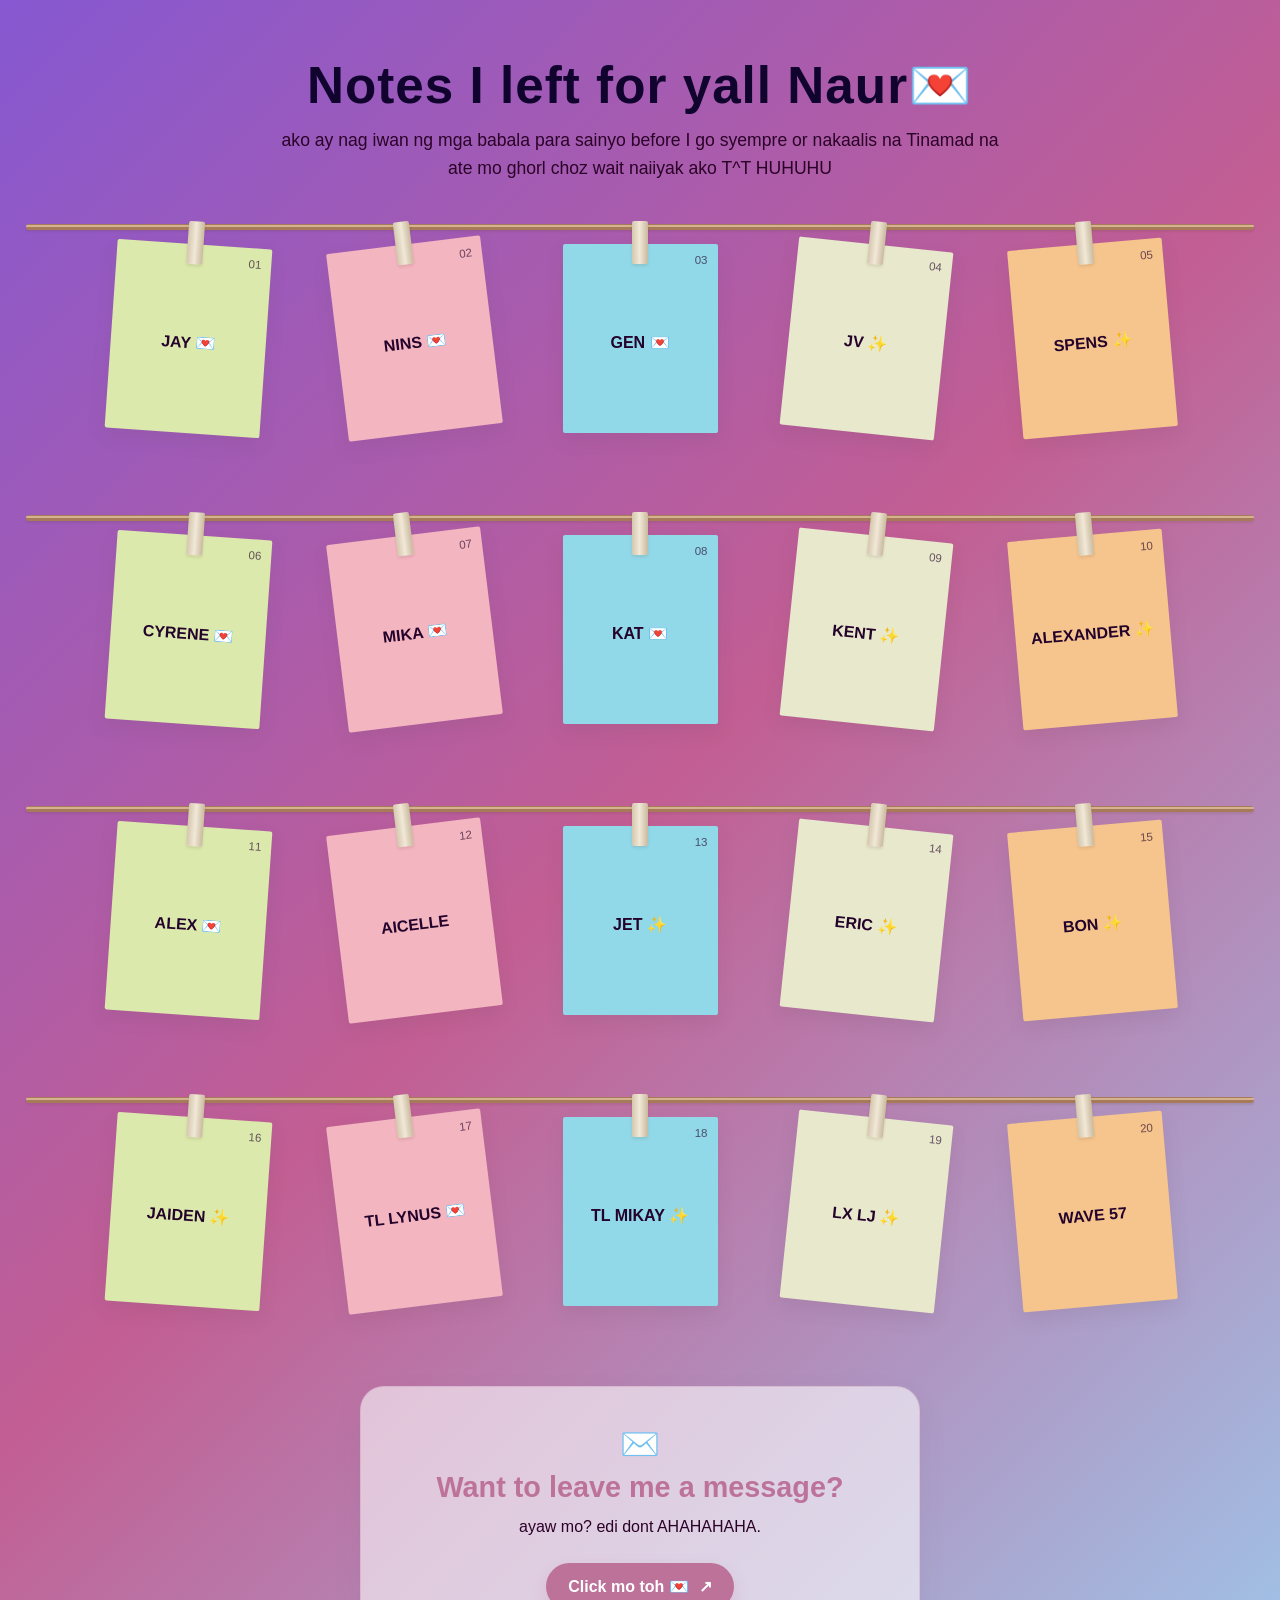
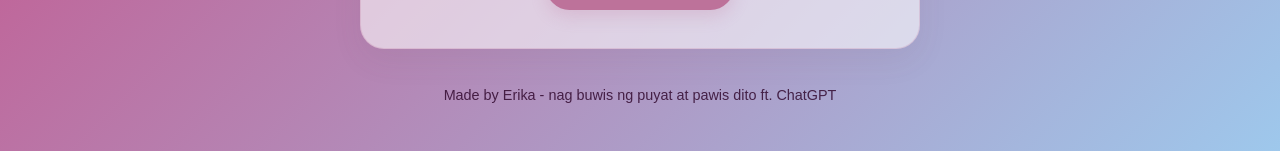
==== mainpage.html @ a38e813b "Update mainpage.html" ====
<!DOCTYPE html>
<html lang="en">
<head>
  <meta charset="UTF-8">
  <meta name="viewport" content="width=device-width, initial-scale=1.0">
  <title>Little Notes for You 💌</title>
   <link rel="stylesheet" href="./mainpage.css" />
  <script src="script.js" defer></script>
</head>
<body>
  <header>
    <h1>Notes I left for yall Naur💌</h1>
    <p>ako ay nag iwan ng mga babala para sainyo before I go syempre or nakaalis na Tinamad na ate mo ghorl choz wait naiiyak ako T^T HUHUHU </p>
  </header>

  <main class="clotheslines" aria-label="Twenty clickable notes">
    <section class="line-row" aria-label="Notes 1 to 5">
      <button class="note" data-index="0"><span class="note-number">01</span><span class="note-label">JAY 💌</span></button>
      <button class="note" data-index="1"><span class="note-number">02</span><span class="note-label">NINS 💌</span></button>
      <button class="note" data-index="2"><span class="note-number">03</span><span class="note-label">GEN 💌</span></button>
      <button class="note" data-index="3"><span class="note-number">04</span><span class="note-label">JV ✨</span></button>
      <button class="note" data-index="4"><span class="note-number">05</span><span class="note-label">SPENS ✨</span></button>
    </section>
    <section class="line-row" aria-label="Notes 6 to 10">
      <button class="note" data-index="5"><span class="note-number">06</span><span class="note-label">CYRENE 💌</span></button>
      <button class="note" data-index="6"><span class="note-number">07</span><span class="note-label">MIKA 💌</span></button>
      <button class="note" data-index="7"><span class="note-number">08</span><span class="note-label">KAT 💌</span></button>
      <button class="note" data-index="8"><span class="note-number">09</span><span class="note-label">KENT ✨</span></button>
      <button class="note" data-index="9"><span class="note-number">10</span><span class="note-label">ALEXANDER ✨</span></button>
    </section>
    <section class="line-row" aria-label="Notes 11 to 15">
      <button class="note" data-index="10"><span class="note-number">11</span><span class="note-label">ALEX 💌</span></button>
      <button class="note" data-index="11"><span class="note-number">12</span><span class="note-label">AICELLE</span></button>
      <button class="note" data-index="12"><span class="note-number">13</span><span class="note-label">JET ✨</span></button>
      <button class="note" data-index="13"><span class="note-number">14</span><span class="note-label">ERIC ✨</span></button>
      <button class="note" data-index="14"><span class="note-number">15</span><span class="note-label">BON ✨</span></button>
    </section>
    <section class="line-row" aria-label="Notes 16 to 20">
      <button class="note" data-index="15"><span class="note-number">16</span><span class="note-label">JAIDEN ✨</span></button>
      <button class="note" data-index="16"><span class="note-number">17</span><span class="note-label">TL LYNUS 💌</span></button>
      <button class="note" data-index="17"><span class="note-number">18</span><span class="note-label">TL MIKAY ✨</span></button>
      <button class="note" data-index="18"><span class="note-number">19</span><span class="note-label">LX LJ ✨</span></button>
      <button class="note" data-index="19"><span class="note-number">20</span><span class="note-label">WAVE 57</span></button>
    </section>
  </main>

  <section class="leave-message" aria-labelledby="leaveMessageTitle">
    <div class="leave-icon" aria-hidden="true">✉️</div>
    <h2 id="leaveMessageTitle">Want to leave me a message?</h2>
    <p>ayaw mo? edi dont AHAHAHAHA.</p>
    <a class="form-link" href="message.html" target="_blank" rel="noopener noreferrer">
      Click mo toh 💌 <span aria-hidden="true">↗</span>
    </a>
  </section>

  <p class="hint">Made by Erika - nag buwis ng puyat at pawis dito ft. ChatGPT</p>

  <div class="modal" id="messageModal" role="dialog" aria-modal="true" aria-labelledby="messageTitle">
    <article class="letter">
      <button class="close" id="closeModal" aria-label="Close message">&times;</button>
      <div class="heart">💌</div>
      <h2 id="messageTitle">A little note for you</h2>
      <p id="messageText"></p>
    </article>
  </div>
</body>
</html>
---- mainpage.css ----
:root {
  --ink: #2b0227;
  --paper-shadow: 0 8px 18px rgba(100, 75, 90, .12);
}

* { box-sizing: border-box; }

body {
  margin: 0;
  min-height: 100vh;
  padding: clamp(24px, 5vw, 56px) clamp(14px, 4vw, 44px) 48px;
  font-family: "Segoe UI", Tahoma, sans-serif;
  color: var(--ink);
  background: linear-gradient(135deg, #8658d1, #c25e93 48%, #9ec8ec);
  text-align: center;
}

header { max-width: 720px; margin: 0 auto 34px; }

h1 {
  margin: 0 0 10px;
  font-size: clamp(2rem, 6vw, 3.2rem);
  color: #10032e;
  letter-spacing: .02em;
}

header p {
  margin: 0;
  font-size: clamp(.95rem, 2.6vw, 1.1rem);
  line-height: 1.6;
}

.clotheslines {
  width: min(1100px, 100%);
  margin: 0 auto;
  display: grid;
  gap: clamp(40px, 7vw, 74px);
}

.line-row {
  position: relative;
  display: grid;
  grid-template-columns: repeat(5, minmax(0, 1fr));
  gap: clamp(10px, 3vw, 30px);
  padding: 18px 0 0;
}

.line-row::before {
  content: "";
  position: absolute;
  z-index: 0;
  left: -5vw;
  right: -5vw;
  top: 8px;
  height: 6px;
  border-radius: 10px;
  background: repeating-linear-gradient(0deg, #a77a59 0 3px, #d5b391 3px 5px);
  box-shadow: 0 2px 2px rgba(80, 55, 35, .12);
}

.note {
  --paper: #dce9ad;
  position: relative;
  z-index: 1;
  justify-self: center;
  width: 100%;
  max-width: 155px;
  min-width: 0;
  aspect-ratio: .82;
  margin-top: 10px;
  padding: 20px 10px 12px;
  border: 0;
  border-radius: 2px;
  background: var(--paper);
  color: #23032b;
  box-shadow: var(--paper-shadow);
  cursor: pointer;
  font: inherit;
  display: flex;
  align-items: center;
  justify-content: center;
  transition: transform .22s ease, box-shadow .22s ease;
  transform: rotate(var(--tilt, -2deg));
  -webkit-tap-highlight-color: transparent;
}

.note::before {
  content: "";
  position: absolute;
  z-index: 2;
  top: -23px;
  left: calc(50% - 8px);
  width: 16px;
  height: 43px;
  border-radius: 2px;
  background: linear-gradient(90deg, #d4c7ae, #f1e8d7 48%, #c9b99e);
  box-shadow: 0 2px 3px rgba(80, 60, 40, .12);
}

.note::after {
  content: "";
  position: absolute;
  top: -18px;
  left: calc(50% - 2px);
  width: 4px;
  height: 4px;
  border-radius: 50%;
  background: #fff8e9;
  box-shadow: 0 13px 0 #fff8e9;
}

.note-number {
  position: absolute;
  top: 10px;
  right: 10px;
  font-size: .72rem;
  opacity: .65;
}

.note-label {
  font-size: clamp(.82rem, 1.7vw, 1rem);
  font-weight: 600;
  line-height: 1.35;
  overflow-wrap: anywhere;
}

.note:hover, .note:focus-visible {
  transform: translateY(-5px) rotate(0deg);
  box-shadow: 0 14px 24px rgba(100, 75, 90, .2);
  outline: 3px solid rgba(189, 114, 154, .35);
  outline-offset: 3px;
}

.note:active { transform: scale(.97); }

.note:nth-child(5n + 1) { --paper: #dce9ad; --tilt: 4deg; }
.note:nth-child(5n + 2) { --paper: #f3b5c0; --tilt: -7deg; }
.note:nth-child(5n + 3) { --paper: #91d9e8; --tilt: 0deg; }
.note:nth-child(5n + 4) { --paper: #e8e8cc; --tilt: 6deg; }
.note:nth-child(5n)     { --paper: #f6c58e; --tilt: -5deg; }
.note:nth-child(7n)     { --paper: #d9c5f0; }

.hint { margin: 38px auto 0; font-size: .9rem; opacity: .8; }

.modal {
  position: fixed;
  inset: 0;
  z-index: 10;
  display: none;
  align-items: center;
  justify-content: center;
  padding: 20px;
  background: rgba(76, 57, 75, .4);
  backdrop-filter: blur(5px);
}

.modal.open { display: flex; }

.letter {
  position: relative;
  width: min(460px, 100%);
  max-height: 85vh;
  overflow-y: auto;
  padding: 34px 26px 28px;
  border: 1px solid rgba(255,255,255,.8);
  border-radius: 22px;
  background: linear-gradient(145deg, #fffdf7, #fff0f6);
  box-shadow: 0 24px 70px rgba(54, 35, 54, .25);
  animation: pop-in .22s ease-out;
}

@keyframes pop-in {
  from { opacity: 0; transform: translateY(10px) scale(.97); }
  to { opacity: 1; transform: translateY(0) scale(1); }
}

.letter .heart { font-size: 2rem; margin-bottom: 8px; }
.letter h2 { margin: 0 32px 14px; color: #bd729a; font-size: 1.6rem; }
.letter p { white-space: pre-line; line-height: 1.75; margin: 0; overflow-wrap: anywhere; }

.close {
  position: absolute;
  top: 12px;
  right: 14px;
  width: 38px;
  height: 38px;
  border: 0;
  border-radius: 50%;
  background: #f7dce9;
  color: #805b75;
  font-size: 1.45rem;
  cursor: pointer;
}

.close:hover { background: #f1c6db; }

@media (max-width: 650px) {
  body { padding-left: 16px; padding-right: 16px; }
  .clotheslines { gap: 42px; }
  .line-row { gap: 9px; grid-template-columns: repeat(5, minmax(0, 1fr)); }
  .note { aspect-ratio: .72; padding: 18px 5px 8px; margin-top: 8px; }
  .note::before { top: -21px; height: 39px; width: 13px; left: calc(50% - 6.5px); }
  .note::after { top: -16px; left: calc(50% - 2px); }
  .note-label { font-size: clamp(.62rem, 2.6vw, .85rem); }
  .note-number { top: 6px; right: 5px; font-size: .6rem; }
  .line-row::before { left: -16px; right: -16px; }
}

@media (max-width: 360px) {
  .line-row { gap: 6px; }
  .note { padding-left: 3px; padding-right: 3px; }
  .note-label { font-size: .6rem; }
}


.leave-message {
  width: min(560px, 100%);
  margin: clamp(46px, 8vw, 80px) auto 0;
  padding: clamp(24px, 5vw, 38px) clamp(18px, 4vw, 32px);
  border: 1px solid rgba(189, 114, 154, .22);
  border-radius: 24px;
  background: rgba(255, 255, 255, .58);
  box-shadow: 0 12px 30px rgba(100, 75, 90, .08);
}

.leave-icon { font-size: 2rem; margin-bottom: 8px; }

.leave-message h2 {
  margin: 0 0 10px;
  color: #bd729a;
  font-size: clamp(1.3rem, 4vw, 1.8rem);
}

.leave-message p {
  margin: 0 auto 22px;
  max-width: 420px;
  line-height: 1.65;
  font-size: clamp(.92rem, 2.5vw, 1rem);
}

.form-link {
  display: inline-flex;
  align-items: center;
  justify-content: center;
  gap: 10px;
  max-width: 100%;
  padding: 13px 22px;
  border-radius: 999px;
  background: #bd729a;
  color: #fff;
  text-decoration: none;
  font-weight: 700;
  line-height: 1.35;
  box-shadow: 0 7px 16px rgba(189, 114, 154, .22);
  transition: transform .2s ease, background .2s ease, box-shadow .2s ease;
  overflow-wrap: anywhere;
}

.form-link:hover,
.form-link:focus-visible {
  background: #a95e86;
  transform: translateY(-2px);
  box-shadow: 0 10px 22px rgba(189, 114, 154, .3);
}

.form-link:focus-visible {
  outline: 3px solid #d9a8c4;
  outline-offset: 4px;
}

@media (max-width: 420px) {
  .leave-message { border-radius: 18px; }
  .form-link { width: 100%; padding: 13px 15px; }
}

@media (prefers-reduced-motion: reduce) {
  .form-link { transition: none; }
}

@media (prefers-reduced-motion: reduce) {
  *, *::before, *::after { animation: none !important; transition: none !important; }
}


.message-page {
  min-height: 100vh;
  min-height: 100dvh;
  display: flex;
  flex-direction: column;
  justify-content: center;
  align-items: center;
  padding: 28px 16px;
}

.message-card {
  width: min(560px, 100%);
  margin: 0 auto;
  padding: clamp(22px, 5vw, 38px);
  border: 1px solid rgba(189, 114, 154, .22);
  border-radius: 24px;
  background: rgba(255, 255, 255, .78);
  box-shadow: 0 14px 38px rgba(100, 75, 90, .12);
  text-align: left;
}

.message-card .message-emoji { text-align: center; font-size: 2.4rem; }
.message-card h1 {
  margin: 8px 0 10px;
  color: #bd729a;
  font-size: clamp(1.65rem, 5vw, 2.3rem);
  text-align: center;
}
.message-card .intro {
  margin: 0 auto 24px;
  line-height: 1.65;
  text-align: center;
  font-size: 1rem;
}

.message-form { display: grid; gap: 16px; }
.message-form label {
  display: block;
  margin-bottom: 6px;
  color: #79577f;
  font-size: .94rem;
  font-weight: 650;
}
.message-form input,
.message-form textarea {
  display: block;
  width: 100%;
  min-width: 0;
  padding: 12px 14px;
  border: 1px solid #e5cddd;
  border-radius: 12px;
  background: #fffdfd;
  color: #674568;
  font: inherit;
  font-size: 16px;
  outline: none;
}
.message-form textarea { min-height: 150px; resize: vertical; }
.message-form input:focus,
.message-form textarea:focus {
  border-color: #bd729a;
  box-shadow: 0 0 0 3px rgba(189, 114, 154, .15);
}
.message-submit {
  width: 100%;
  border: 0;
  border-radius: 999px;
  padding: 14px 20px;
  background: #bd729a;
  color: white;
  font: inherit;
  font-weight: 700;
  cursor: pointer;
  transition: background .2s ease, transform .2s ease;
}
.message-submit:hover { background: #a95e86; transform: translateY(-1px); }
.message-submit:disabled { opacity: .65; cursor: wait; transform: none; }
.form-status {
  display: none;
  margin: 0;
  padding: 12px 14px;
  border-radius: 12px;
  line-height: 1.5;
  overflow-wrap: anywhere;
}
.form-status.visible { display: block; }
.form-status.success { color: #245c42; background: #e5f6eb; }
.form-status.error { color: #873d4e; background: #ffeaee; }
.back-link {
  display: inline-block;
  margin-top: 20px;
  color: #9b5d86;
  text-decoration: none;
  font-weight: 600;
}
.back-link:hover { text-decoration: underline; }

@media (max-width: 420px) {
  .message-card { border-radius: 18px; }
}
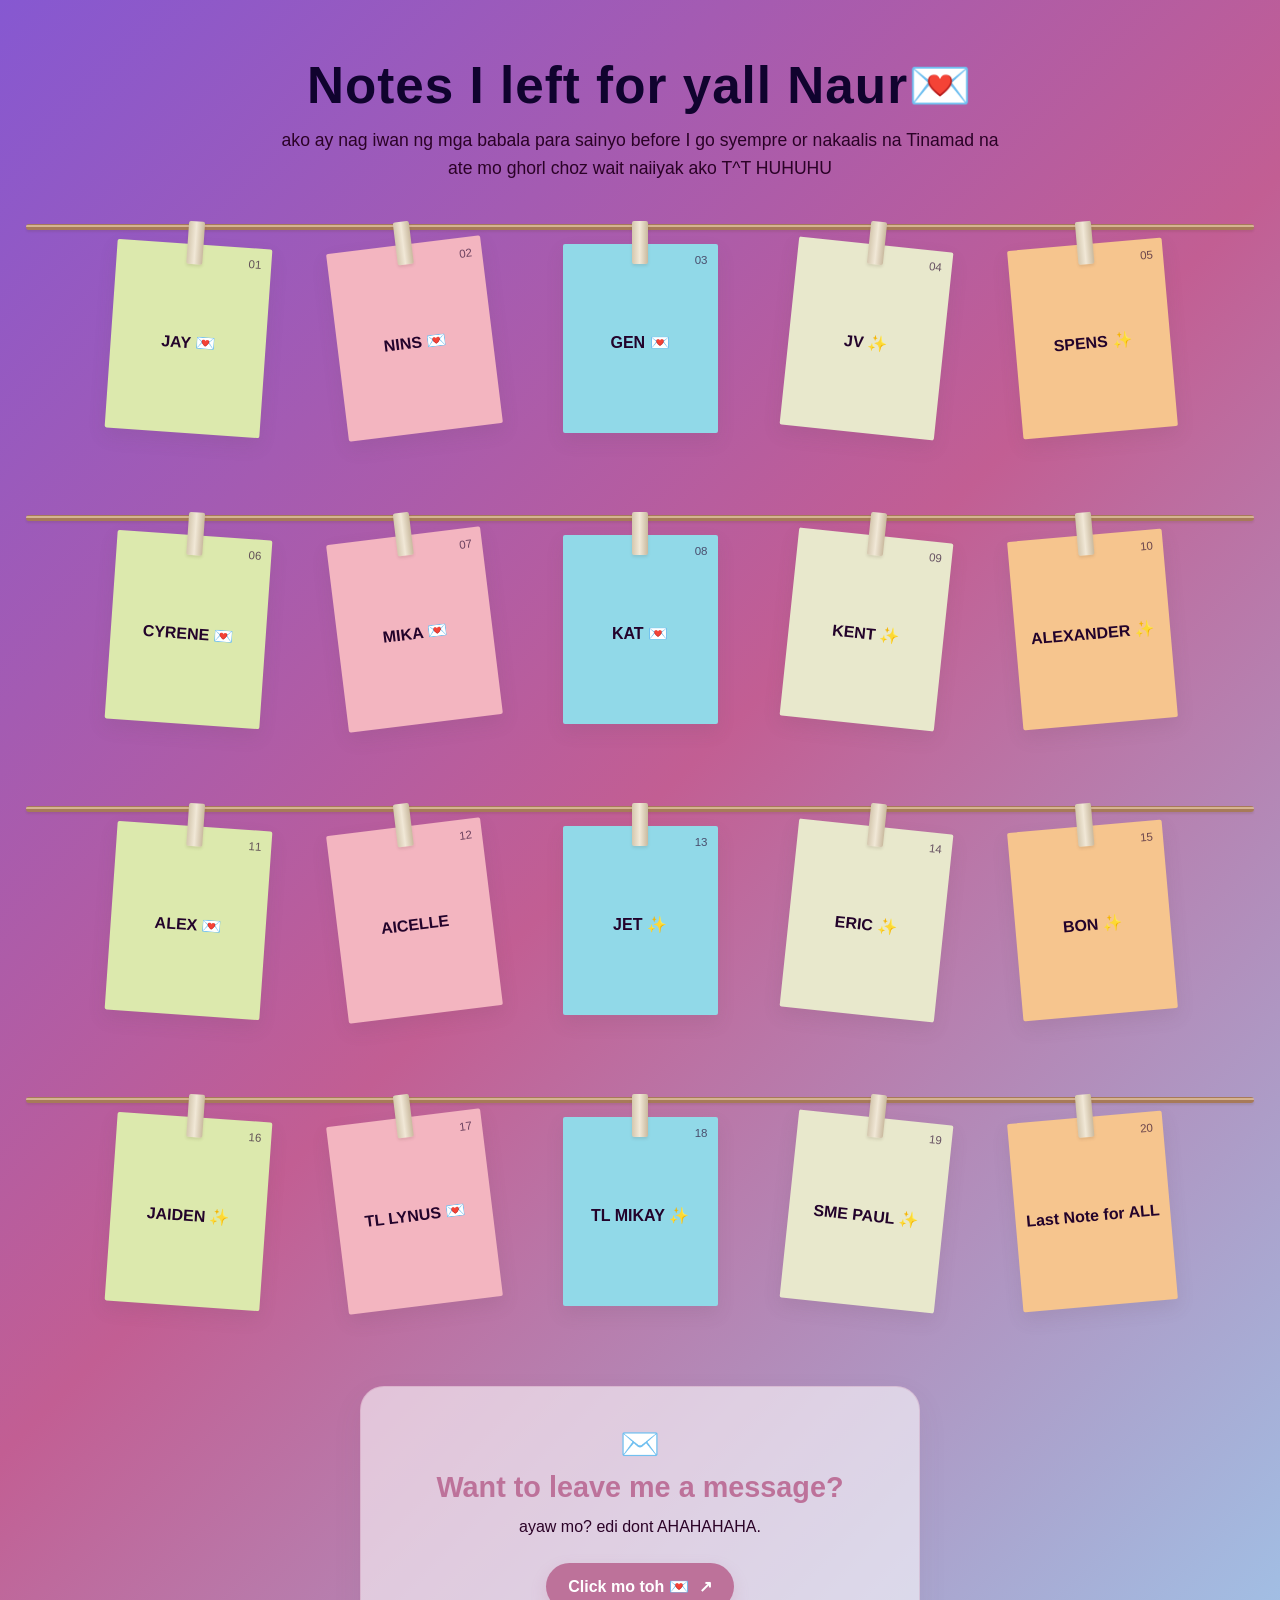
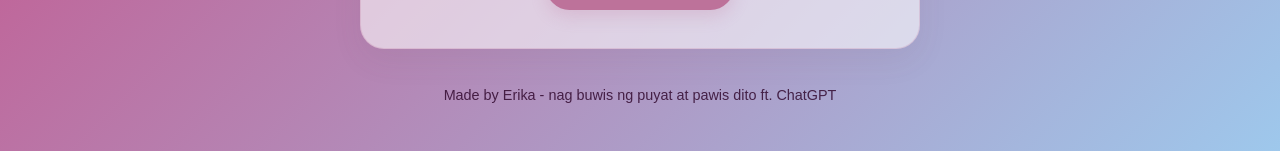
==== commit ca8a0090: "Update mainpage.html" ====
--- a/mainpage.html
+++ b/mainpage.html
@@ -6,6 +6,7 @@
   <title>Little Notes for You 💌</title>
    <link rel="stylesheet" href="./mainpage.css" />
   <script src="script.js" defer></script>
+  <script src="music.js" defer></script>
 </head>
 <body>
   <header>
@@ -39,8 +40,8 @@
       <button class="note" data-index="15"><span class="note-number">16</span><span class="note-label">JAIDEN ✨</span></button>
       <button class="note" data-index="16"><span class="note-number">17</span><span class="note-label">TL LYNUS 💌</span></button>
       <button class="note" data-index="17"><span class="note-number">18</span><span class="note-label">TL MIKAY ✨</span></button>
-      <button class="note" data-index="18"><span class="note-number">19</span><span class="note-label">LX LJ ✨</span></button>
-      <button class="note" data-index="19"><span class="note-number">20</span><span class="note-label">WAVE 57</span></button>
+      <button class="note" data-index="18"><span class="note-number">19</span><span class="note-label">SME PAUL ✨</span></button>
+      <button class="note" data-index="19"><span class="note-number">20</span><span class="note-label">Last Note for ALL</span></button>
     </section>
   </main>
 
@@ -63,5 +64,12 @@
       <p id="messageText"></p>
     </article>
   </div>
+
+  <audio id="backgroundMusic" loop preload="auto">
+        <source
+            src="./bgmusic.mp3"
+            type="audio/mpeg">
+    </audio>
 </body>
 </html>
+
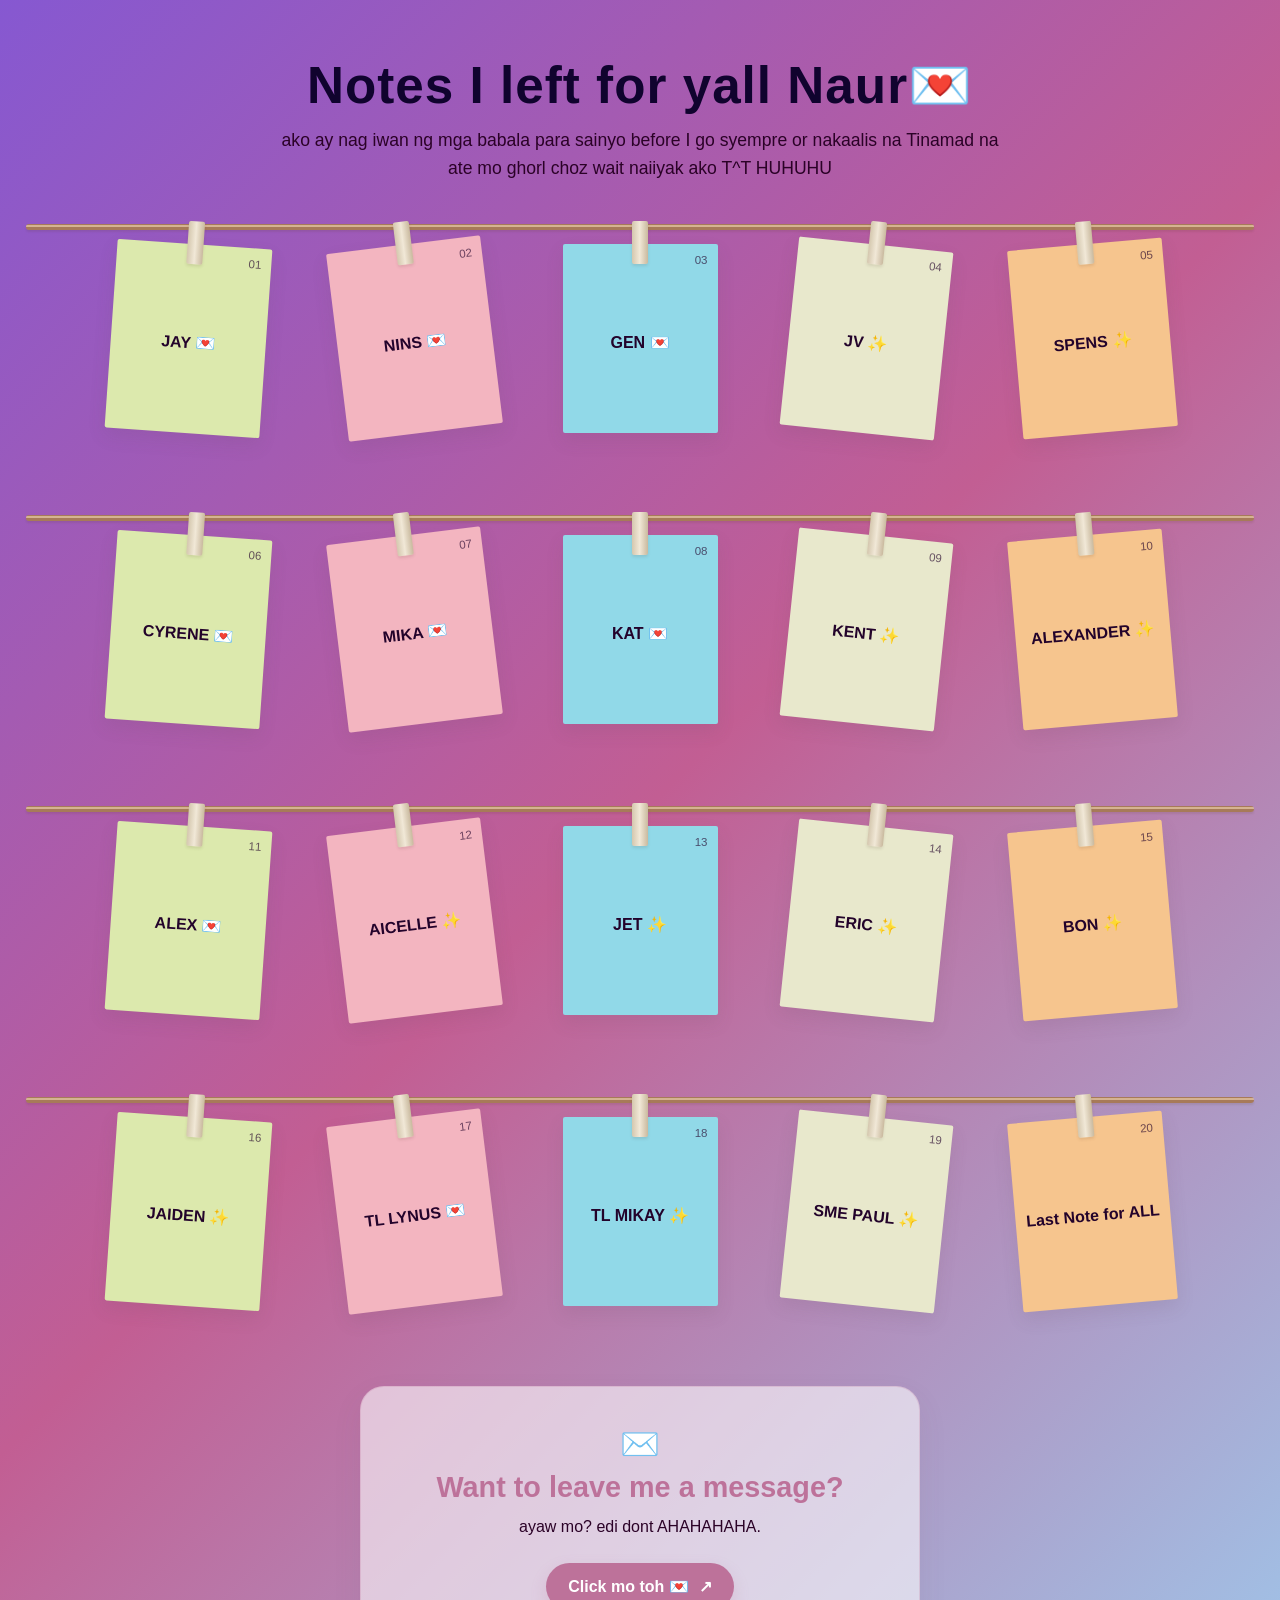
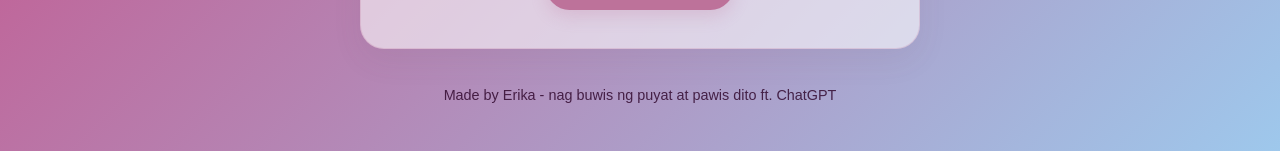
==== commit afc3ec7e: "Update mainpage.html" ====
--- a/mainpage.html
+++ b/mainpage.html
@@ -31,7 +31,7 @@
     </section>
     <section class="line-row" aria-label="Notes 11 to 15">
       <button class="note" data-index="10"><span class="note-number">11</span><span class="note-label">ALEX 💌</span></button>
-      <button class="note" data-index="11"><span class="note-number">12</span><span class="note-label">AICELLE</span></button>
+      <button class="note" data-index="11"><span class="note-number">12</span><span class="note-label">AICELLE ✨</span></button>
       <button class="note" data-index="12"><span class="note-number">13</span><span class="note-label">JET ✨</span></button>
       <button class="note" data-index="13"><span class="note-number">14</span><span class="note-label">ERIC ✨</span></button>
       <button class="note" data-index="14"><span class="note-number">15</span><span class="note-label">BON ✨</span></button>
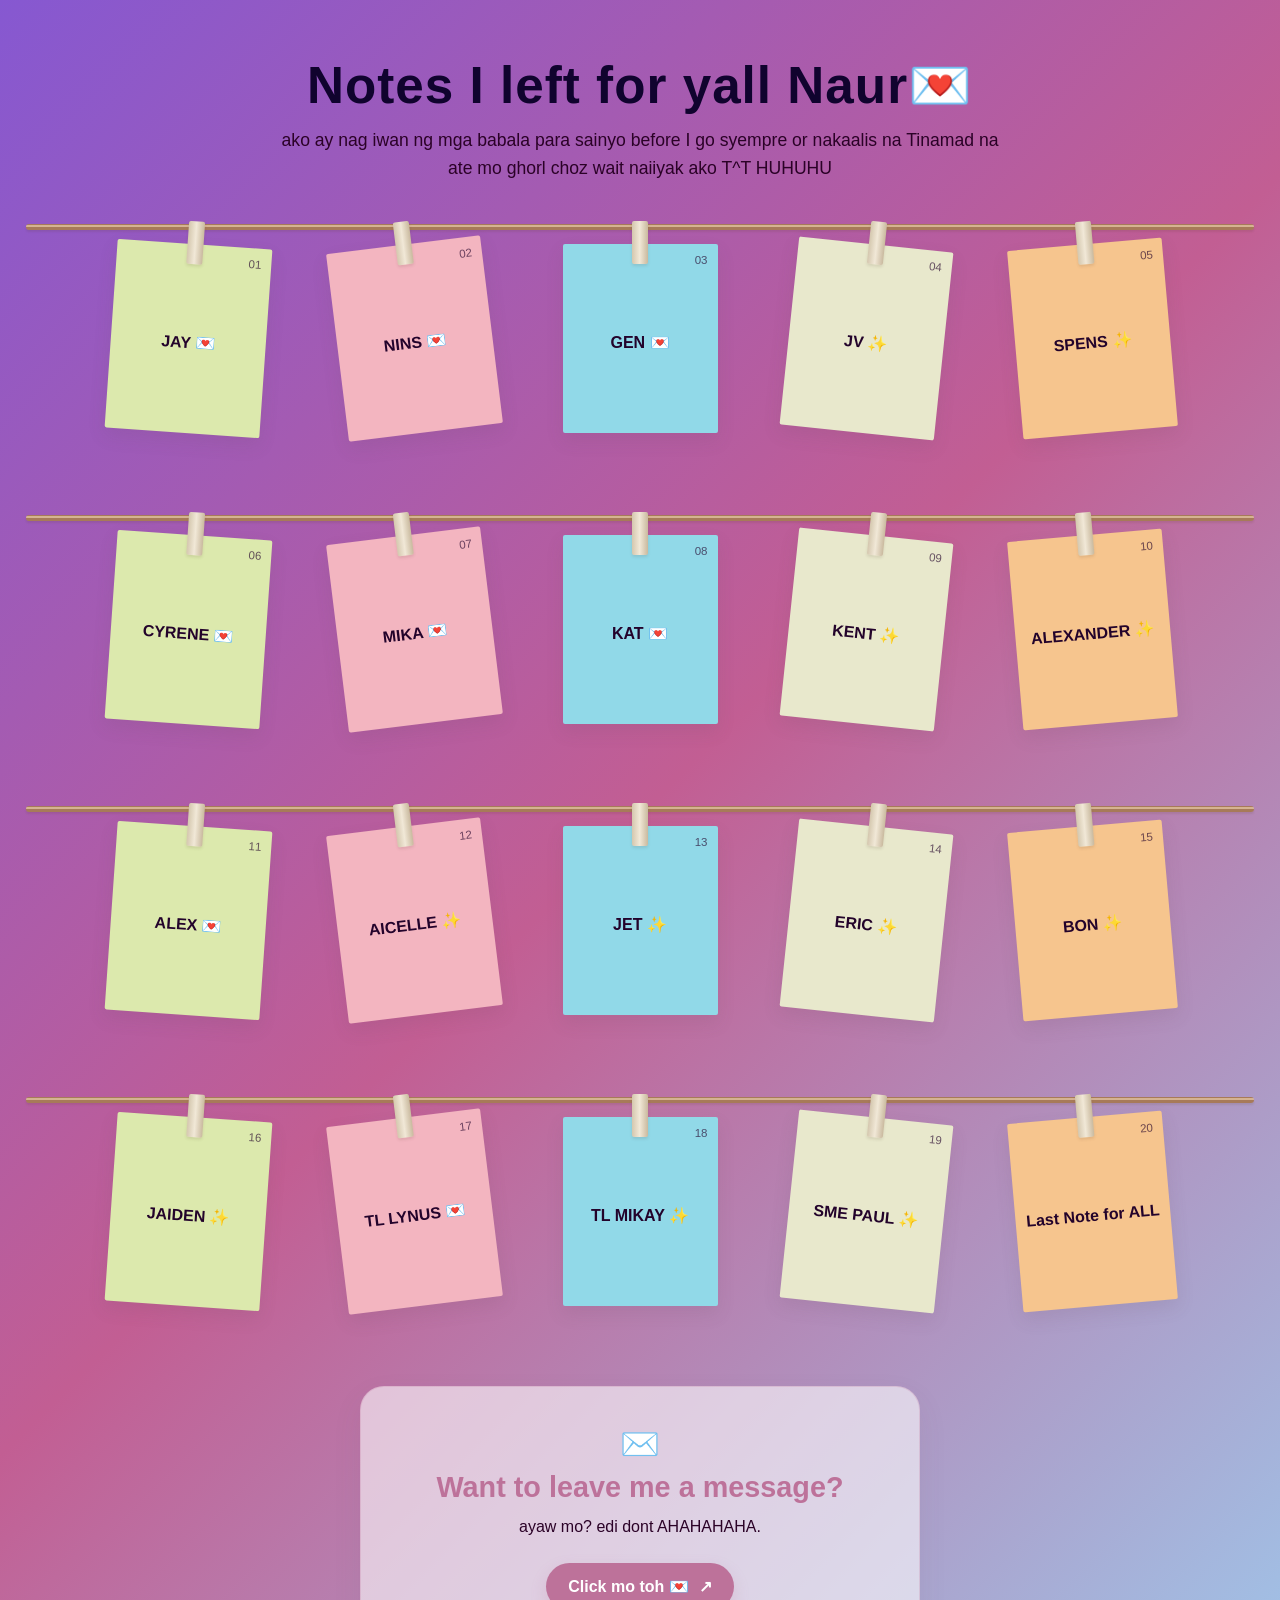
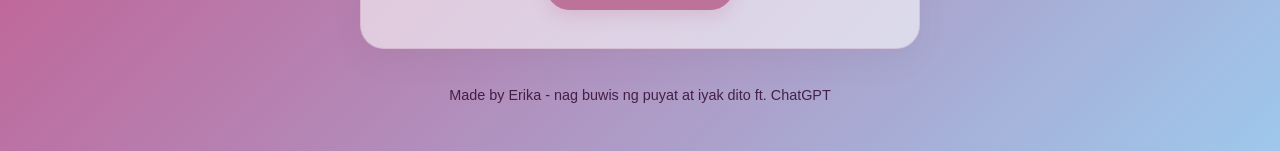
==== commit c9298d3f: "Update mainpage.html" ====
--- a/mainpage.html
+++ b/mainpage.html
@@ -54,7 +54,7 @@
     </a>
   </section>
 
-  <p class="hint">Made by Erika - nag buwis ng puyat at pawis dito ft. ChatGPT</p>
+  <p class="hint">Made by Erika - nag buwis ng puyat at iyak dito ft. ChatGPT</p>
 
   <div class="modal" id="messageModal" role="dialog" aria-modal="true" aria-labelledby="messageTitle">
     <article class="letter">
